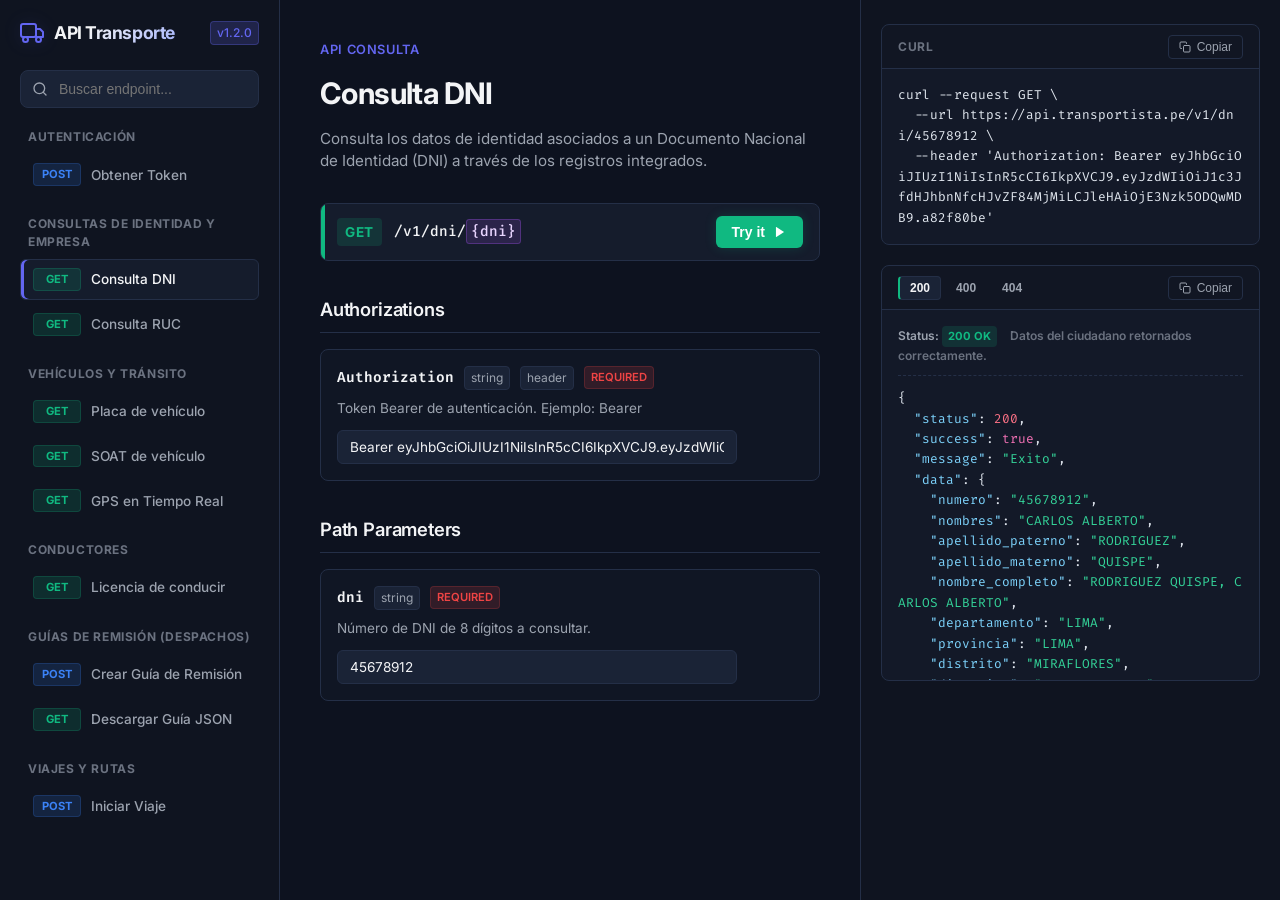
==== index.html @ 249e5c78 "estructura del api" ====
<!DOCTYPE html>
<html lang="es">
<head>
    <meta charset="UTF-8">
    <meta name="viewport" content="width=device-width, initial-scale=1.0">
    <title>Portal de Documentación - API Transporte</title>
    <!-- Google Fonts: Inter para la interfaz, Fira Code para el código -->
    <link rel="preconnect" href="https://fonts.googleapis.com">
    <link rel="preconnect" href="https://fonts.gstatic.com" crossorigin>
    <link href="https://fonts.googleapis.com/css2?family=Fira+Code:wght@400;500;600&family=Inter:wght@300;400;500;600;700&display=swap" rel="stylesheet">
    <link rel="stylesheet" href="style.css">
</head>
<body>
    <div class="app-container">
        <!-- BARRA LATERAL (SIDEBAR) -->
        <aside class="sidebar">
            <div class="sidebar-header">
                <div class="logo-container">
                    <svg class="logo-icon" viewBox="0 0 24 24" fill="none" stroke="currentColor" stroke-width="2" stroke-linecap="round" stroke-linejoin="round">
                        <rect x="1" y="3" width="15" height="13" rx="2" ry="2"></rect>
                        <polygon points="16 8 20 8 23 11 23 16 16 16 16 8"></polygon>
                        <circle cx="5.5" cy="18.5" r="2.5"></circle>
                        <circle cx="18.5" cy="18.5" r="2.5"></circle>
                    </svg>
                    <span class="logo-text">API Transporte</span>
                </div>
                <span class="version-badge">v1.2.0</span>
            </div>

            <!-- Búsqueda rápida -->
            <div class="search-container">
                <svg class="search-icon" viewBox="0 0 24 24" fill="none" stroke="currentColor" stroke-width="2" stroke-linecap="round" stroke-linejoin="round">
                    <circle cx="11" cy="11" r="8"></circle>
                    <line x1="21" y1="21" x2="16.65" y2="16.65"></line>
                </svg>
                <input type="text" id="search-input" placeholder="Buscar endpoint..." autocomplete="off">
            </div>

            <!-- Menú de Endpoints -->
            <nav class="sidebar-nav" id="sidebar-menu">
                <!-- Generado dinámicamente por JS -->
            </nav>
        </aside>

        <!-- CONTENIDO PRINCIPAL (PARTE CENTRAL) -->
        <main class="main-content" id="endpoint-details">
            <!-- Generado dinámicamente por JS -->
            <div class="loading-state">
                <div class="spinner"></div>
                <p>Cargando documentación...</p>
            </div>
        </main>

        <!-- PANEL DE CÓDIGO Y RESPUESTA (DERECHO) -->
        <section class="code-panel">
            <!-- BLOQUE cURL -->
            <div class="code-card">
                <div class="code-card-header">
                    <span class="card-title">cURL</span>
                    <div class="card-actions">
                        <button class="copy-btn" id="copy-curl-btn" title="Copiar cURL">
                            <svg class="copy-icon" viewBox="0 0 24 24" fill="none" stroke="currentColor" stroke-width="2" stroke-linecap="round" stroke-linejoin="round">
                                <rect x="9" y="9" width="13" height="13" rx="2" ry="2"></rect>
                                <path d="M5 15H4a2 2 0 0 1-2-2V4a2 2 0 0 1 2-2h9a2 2 0 0 1 2 2v1"></path>
                            </svg>
                            <span class="btn-text">Copiar</span>
                        </button>
                    </div>
                </div>
                <div class="code-block-wrapper">
                    <pre><code id="curl-display" class="language-bash">curl --request GET \
  --url https://api.transportista.pe/v1/dni/info/{dni} \
  --header 'Authorization: Bearer <token>'</code></pre>
                </div>
            </div>

            <!-- VISOR DE RESPUESTAS -->
            <div class="code-card response-card">
                <div class="code-card-header">
                    <div class="response-tabs" id="response-tabs-container">
                        <!-- Pestañas generadas por JS (e.g., 200, 400, 401) -->
                    </div>
                    <div class="card-actions">
                        <button class="copy-btn" id="copy-response-btn" title="Copiar Respuesta">
                            <svg class="copy-icon" viewBox="0 0 24 24" fill="none" stroke="currentColor" stroke-width="2" stroke-linecap="round" stroke-linejoin="round">
                                <rect x="9" y="9" width="13" height="13" rx="2" ry="2"></rect>
                                <path d="M5 15H4a2 2 0 0 1-2-2V4a2 2 0 0 1 2-2h9a2 2 0 0 1 2 2v1"></path>
                            </svg>
                            <span class="btn-text">Copiar</span>
                        </button>
                    </div>
                </div>
                <div class="code-block-wrapper response-block">
                    <div class="response-status-bar" id="response-status-info">
                        Status: <span class="status-indicator status-2xx">200 OK</span>
                    </div>
                    <pre><code id="response-display" class="language-json">{}</code></pre>
                </div>
            </div>
        </section>
    </div>

    <!-- MODAL O PANEL DE EJECUCIÓN (TRY IT) -->
    <div id="tryit-overlay" class="modal-overlay">
        <div class="modal-content">
            <div class="modal-header">
                <h3>Consola Interactiva: Probar API</h3>
                <button class="close-modal-btn" id="close-modal-btn">&times;</button>
            </div>
            <div class="modal-body">
                <div class="modal-split">
                    <div class="modal-form-panel">
                        <h4>Parámetros de la Petición</h4>
                        <form id="tryit-form">
                            <!-- Campos de entrada generados dinámicamente -->
                        </form>
                    </div>
                    <div class="modal-result-panel">
                        <h4>Resultado de la Simulación</h4>
                        <div class="simulation-actions">
                            <button type="button" class="btn-primary" id="run-simulation-btn">Enviar Petición</button>
                        </div>
                        <div class="simulation-response-wrapper">
                            <div class="simulation-loader" id="simulation-loader">
                                <div class="spinner"></div>
                                <p>Enviando petición a la API...</p>
                            </div>
                            <pre><code id="simulation-response-display" class="language-json">Pulse "Enviar Petición" para ver la respuesta interactiva.</code></pre>
                        </div>
                    </div>
                </div>
            </div>
        </div>
    </div>

    <script src="app.js"></script>
</body>
</html>
---- style.css ----
/* RESET & BASE STYLES */
:root {
    --bg-app: #080c14;
    --bg-sidebar: #0f1420;
    --bg-content: #0d121f;
    --bg-card: #151c2c;
    --bg-input: #1a2336;
    
    --border-color: #242f47;
    --border-hover: #384a6e;
    
    --text-primary: #f3f4f6;
    --text-secondary: #9ca3af;
    --text-muted: #6b7280;
    
    --color-get: #10b981;
    --color-get-glow: rgba(16, 185, 129, 0.15);
    --color-post: #3b82f6;
    --color-post-glow: rgba(59, 130, 246, 0.15);
    --color-put: #f59e0b;
    --color-put-glow: rgba(245, 158, 11, 0.15);
    --color-delete: #ef4444;
    --color-delete-glow: rgba(239, 68, 68, 0.15);
    
    --color-accent: #6366f1;
    --color-accent-hover: #4f46e5;
    --color-accent-glow: rgba(99, 102, 241, 0.2);
    
    /* Code Highlighting Colors */
    --code-key: #7dd3fc;
    --code-string: #34d399;
    --code-number: #fb7185;
    --code-boolean: #f472b6;
    --code-null: #a78bfa;
    --code-comment: #6b7280;
}

* {
    box-sizing: border-box;
    margin: 0;
    padding: 0;
    scrollbar-width: thin;
    scrollbar-color: var(--border-color) var(--bg-app);
}

body {
    font-family: 'Inter', -apple-system, BlinkMacSystemFont, "Segoe UI", Roboto, Helvetica, Arial, sans-serif;
    background-color: var(--bg-app);
    color: var(--text-primary);
    overflow: hidden;
    height: 100vh;
    width: 100vw;
    line-height: 1.5;
    -webkit-font-smoothing: antialiased;
}

/* Chrome scrollbar overrides */
::-webkit-scrollbar {
    width: 8px;
    height: 8px;
}
::-webkit-scrollbar-track {
    background: var(--bg-app);
}
::-webkit-scrollbar-thumb {
    background-color: var(--border-color);
    border-radius: 4px;
}
::-webkit-scrollbar-thumb:hover {
    background-color: var(--border-hover);
}

/* APP LAYOUT STRUCTURE */
.app-container {
    display: grid;
    grid-template-columns: 280px 1fr 420px;
    height: 100vh;
    width: 100vw;
}

@media (max-width: 1200px) {
    .app-container {
        grid-template-columns: 240px 1fr;
        grid-template-rows: 1fr 380px; /* Stack code panel at bottom */
    }
    .code-panel {
        grid-column: 2 / 3;
        grid-row: 2 / 3;
        border-left: none !important;
        border-top: 1px solid var(--border-color);
        display: flex !important;
        flex-direction: row !important;
        gap: 16px;
        height: 100% !important;
        overflow-y: hidden !important;
        overflow-x: auto;
        padding: 16px !important;
    }
    .code-card {
        flex: 1;
        min-width: 320px;
        margin-bottom: 0 !important;
        height: 100% !important;
    }
}

@media (max-width: 768px) {
    .app-container {
        grid-template-columns: 1fr;
        grid-template-rows: auto 1fr auto;
        height: auto;
        min-height: 100vh;
        overflow-y: auto;
    }
    body {
        overflow-y: auto;
        height: auto;
    }
    .sidebar {
        height: auto !important;
        border-right: none !important;
        border-bottom: 1px solid var(--border-color);
    }
    .main-content {
        height: auto !important;
        overflow-y: visible !important;
    }
    .code-panel {
        grid-column: 1 / 2;
        grid-row: 3 / 4;
        flex-direction: column !important;
        height: auto !important;
        overflow-x: visible !important;
    }
    .code-card {
        height: 380px !important;
    }
}

/* SIDEBAR STYLES */
.sidebar {
    background-color: var(--bg-sidebar);
    border-right: 1px solid var(--border-color);
    display: flex;
    flex-direction: column;
    height: 100vh;
    padding: 20px;
    z-index: 10;
}

.sidebar-header {
    display: flex;
    justify-content: space-between;
    align-items: center;
    margin-bottom: 24px;
}

.logo-container {
    display: flex;
    align-items: center;
    gap: 10px;
}

.logo-icon {
    width: 24px;
    height: 24px;
    color: var(--color-accent);
    filter: drop-shadow(0 0 8px var(--color-accent-glow));
}

.logo-text {
    font-weight: 700;
    font-size: 1.1rem;
    letter-spacing: -0.025em;
    background: linear-gradient(135deg, var(--text-primary) 30%, #a5b4fc 100%);
    -webkit-background-clip: text;
    -webkit-text-fill-color: transparent;
}

.version-badge {
    font-size: 0.75rem;
    font-weight: 500;
    color: var(--color-accent);
    background-color: var(--color-accent-glow);
    padding: 2px 6px;
    border-radius: 4px;
    border: 1px solid rgba(99, 102, 241, 0.3);
}

.search-container {
    position: relative;
    margin-bottom: 20px;
}

.search-icon {
    position: absolute;
    left: 12px;
    top: 50%;
    transform: translateY(-50%);
    width: 16px;
    height: 16px;
    color: var(--text-secondary);
    pointer-events: none;
}

.search-container input {
    width: 100%;
    background-color: var(--bg-input);
    border: 1px solid var(--border-color);
    color: var(--text-primary);
    padding: 10px 12px 10px 38px;
    border-radius: 8px;
    font-size: 0.875rem;
    outline: none;
    transition: all 0.2s ease;
}

.search-container input:focus {
    border-color: var(--color-accent);
    box-shadow: 0 0 0 2px var(--color-accent-glow);
}

/* SIDEBAR NAVIGATION MENU */
.sidebar-nav {
    flex: 1;
    overflow-y: auto;
    margin-right: -10px;
    padding-right: 10px;
}

.nav-category {
    margin-bottom: 20px;
}

.category-title {
    font-size: 0.75rem;
    font-weight: 700;
    text-transform: uppercase;
    color: var(--text-muted);
    letter-spacing: 0.05em;
    margin-bottom: 8px;
    padding-left: 8px;
}

.nav-list {
    list-style: none;
}

.nav-item {
    margin-bottom: 4px;
}

.nav-link {
    display: flex;
    align-items: center;
    padding: 8px 12px;
    border-radius: 6px;
    text-decoration: none;
    color: var(--text-secondary);
    font-size: 0.85rem;
    font-weight: 500;
    transition: all 0.2s ease;
    cursor: pointer;
    border: 1px solid transparent;
}

.nav-link:hover {
    color: var(--text-primary);
    background-color: rgba(255, 255, 255, 0.03);
}

.nav-link.active {
    color: var(--text-primary);
    background-color: var(--bg-card);
    border-color: var(--border-color);
    box-shadow: inset 3px 0 0 0 var(--color-accent);
}

/* METHOD BADGES */
.method-badge {
    font-size: 0.7rem;
    font-weight: 700;
    padding: 2px 6px;
    border-radius: 4px;
    margin-right: 10px;
    width: 48px;
    text-align: center;
    display: inline-block;
    flex-shrink: 0;
}

.method-badge.get {
    color: var(--color-get);
    background-color: var(--color-get-glow);
    border: 1px solid rgba(16, 185, 129, 0.2);
}

.method-badge.post {
    color: var(--color-post);
    background-color: var(--color-post-glow);
    border: 1px solid rgba(59, 130, 246, 0.2);
}

.method-badge.put {
    color: var(--color-put);
    background-color: var(--color-put-glow);
    border: 1px solid rgba(245, 158, 11, 0.2);
}

.method-badge.delete {
    color: var(--color-delete);
    background-color: var(--color-delete-glow);
    border: 1px solid rgba(239, 68, 68, 0.2);
}

/* MAIN CONTENT AREA */
.main-content {
    background-color: var(--bg-content);
    height: 100vh;
    overflow-y: auto;
    padding: 40px;
}

.breadcrumb {
    font-size: 0.8rem;
    font-weight: 600;
    color: var(--color-accent);
    text-transform: uppercase;
    letter-spacing: 0.05em;
    margin-bottom: 12px;
}

.endpoint-title {
    font-size: 1.85rem;
    font-weight: 700;
    margin-bottom: 12px;
    letter-spacing: -0.02em;
}

.endpoint-desc {
    color: var(--text-secondary);
    font-size: 0.95rem;
    margin-bottom: 30px;
    max-width: 800px;
}

/* INTERACTIVE PATH BOX */
.path-container {
    display: flex;
    align-items: center;
    background-color: var(--bg-card);
    border: 1px solid var(--border-color);
    border-radius: 8px;
    padding: 12px 16px;
    margin-bottom: 35px;
    gap: 12px;
    position: relative;
    overflow: hidden;
}

.path-container::after {
    content: '';
    position: absolute;
    left: 0;
    top: 0;
    bottom: 0;
    width: 4px;
}

.path-container.get::after { background-color: var(--color-get); }
.path-container.post::after { background-color: var(--color-post); }
.path-container.put::after { background-color: var(--color-put); }
.path-container.delete::after { background-color: var(--color-delete); }

.path-method {
    font-weight: 700;
    font-size: 0.85rem;
    letter-spacing: 0.05em;
    padding: 4px 8px;
    border-radius: 4px;
}

.path-method.get { color: var(--color-get); background-color: var(--color-get-glow); }
.path-method.post { color: var(--color-post); background-color: var(--color-post-glow); }
.path-method.put { color: var(--color-put); background-color: var(--color-put-glow); }
.path-method.delete { color: var(--color-delete); background-color: var(--color-delete-glow); }

.path-url {
    font-family: 'Fira Code', monospace;
    font-size: 0.9rem;
    font-weight: 500;
    color: var(--text-primary);
    flex: 1;
    word-break: break-all;
}

.path-url span.param-highlight {
    color: #e9d5ff;
    background-color: rgba(168, 85, 247, 0.15);
    padding: 2px 4px;
    border-radius: 3px;
    border: 1px solid rgba(168, 85, 247, 0.3);
}

.btn-tryit {
    display: flex;
    align-items: center;
    gap: 8px;
    background-color: var(--color-get);
    color: #ffffff;
    font-size: 0.875rem;
    font-weight: 600;
    border: none;
    border-radius: 6px;
    padding: 8px 16px;
    cursor: pointer;
    transition: all 0.2s ease;
    box-shadow: 0 0 12px rgba(16, 185, 129, 0.2);
}

.btn-tryit:hover {
    background-color: #059669;
    box-shadow: 0 0 16px rgba(16, 185, 129, 0.4);
    transform: translateY(-1px);
}

.btn-tryit svg {
    width: 14px;
    height: 14px;
    fill: currentColor;
}

/* SECTION TITLES */
.section-header {
    font-size: 1.15rem;
    font-weight: 600;
    margin-bottom: 16px;
    padding-bottom: 8px;
    border-bottom: 1px solid var(--border-color);
    letter-spacing: -0.01em;
}

.section-wrapper {
    margin-bottom: 35px;
}

/* PARAMETERS TABLE/LIST */
.param-card-list {
    display: flex;
    flex-direction: column;
    gap: 12px;
}

.param-card {
    background-color: rgba(21, 28, 44, 0.4);
    border: 1px solid var(--border-color);
    border-radius: 8px;
    padding: 16px;
    transition: border-color 0.2s ease;
}

.param-card:hover {
    border-color: var(--border-hover);
}

.param-meta {
    display: flex;
    align-items: center;
    gap: 10px;
    margin-bottom: 8px;
}

.param-name {
    font-family: 'Fira Code', monospace;
    font-weight: 600;
    font-size: 0.9rem;
    color: var(--text-primary);
}

.param-type {
    font-size: 0.75rem;
    color: var(--text-secondary);
    background-color: var(--bg-input);
    padding: 2px 6px;
    border-radius: 4px;
    border: 1px solid var(--border-color);
}

.param-req {
    font-size: 0.7rem;
    font-weight: 600;
    text-transform: uppercase;
    padding: 2px 6px;
    border-radius: 4px;
}

.param-req.required {
    color: var(--color-delete);
    background-color: var(--color-delete-glow);
    border: 1px solid rgba(239, 68, 68, 0.2);
}

.param-req.optional {
    color: var(--text-muted);
    background-color: rgba(255, 255, 255, 0.02);
    border: 1px solid var(--border-color);
}

.param-desc {
    font-size: 0.85rem;
    color: var(--text-secondary);
    margin-bottom: 12px;
}

/* PARAMETER INPUT FIELDS FOR ACTIVE STATE */
.param-input-container {
    max-width: 400px;
}

.param-input-container input,
.param-input-container select,
.param-input-container textarea {
    width: 100%;
    background-color: var(--bg-input);
    border: 1px solid var(--border-color);
    color: var(--text-primary);
    padding: 8px 12px;
    border-radius: 6px;
    font-size: 0.85rem;
    outline: none;
    font-family: inherit;
    transition: all 0.2s ease;
}

.param-input-container input:focus,
.param-input-container select:focus,
.param-input-container textarea:focus {
    border-color: var(--color-accent);
    box-shadow: 0 0 0 2px var(--color-accent-glow);
}

/* SCHEMAS AND FIELDS IN RESPONSES */
.field-table {
    width: 100%;
    border-collapse: collapse;
    margin-top: 10px;
}

.field-table th, .field-table td {
    padding: 10px 12px;
    text-align: left;
    border-bottom: 1px solid var(--border-color);
}

.field-table th {
    font-size: 0.8rem;
    font-weight: 700;
    text-transform: uppercase;
    color: var(--text-muted);
    letter-spacing: 0.05em;
}

.field-table td {
    font-size: 0.85rem;
}

.field-name {
    font-family: 'Fira Code', monospace;
    font-weight: 600;
}

.field-type {
    color: #a5b4fc;
    font-size: 0.8rem;
}

.field-desc {
    color: var(--text-secondary);
}

/* CODE PANEL (RIGHT COL) */
.code-panel {
    background-color: var(--bg-sidebar);
    border-left: 1px solid var(--border-color);
    height: 100vh;
    padding: 24px 20px;
    display: flex;
    flex-direction: column;
    gap: 20px;
    overflow-y: auto;
}

.code-card {
    background-color: var(--bg-card);
    border: 1px solid var(--border-color);
    border-radius: 8px;
    display: flex;
    flex-direction: column;
    max-height: 50%;
    overflow: hidden;
}

.code-card.response-card {
    max-height: calc(50% - 10px);
    flex: 1;
}

.code-card-header {
    display: flex;
    justify-content: space-between;
    align-items: center;
    padding: 8px 16px;
    background-color: rgba(0, 0, 0, 0.2);
    border-bottom: 1px solid var(--border-color);
    min-height: 44px;
}

.card-title {
    font-size: 0.75rem;
    font-weight: 700;
    text-transform: uppercase;
    letter-spacing: 0.05em;
    color: var(--text-muted);
}

.copy-btn {
    display: flex;
    align-items: center;
    gap: 6px;
    background: none;
    border: 1px solid var(--border-color);
    color: var(--text-secondary);
    padding: 4px 10px;
    border-radius: 4px;
    font-size: 0.75rem;
    font-weight: 500;
    cursor: pointer;
    transition: all 0.2s ease;
}

.copy-btn:hover {
    color: var(--text-primary);
    background-color: rgba(255, 255, 255, 0.03);
    border-color: var(--border-hover);
}

.copy-btn.copied {
    color: var(--color-get) !important;
    border-color: rgba(16, 185, 129, 0.4) !important;
    background-color: var(--color-get-glow) !important;
}

.copy-icon {
    width: 12px;
    height: 12px;
}

.code-block-wrapper {
    padding: 16px;
    overflow: auto;
    flex: 1;
    background-color: rgba(0, 0, 0, 0.1);
}

.code-block-wrapper pre {
    margin: 0;
}

.code-block-wrapper code {
    font-family: 'Fira Code', monospace;
    font-size: 0.8rem;
    line-height: 1.6;
    color: #e2e8f0;
    white-space: pre-wrap;
    word-break: break-all;
}

/* RESPONSE TABS & STATUS */
.response-tabs {
    display: flex;
    gap: 4px;
}

.response-tab {
    background: none;
    border: 1px solid transparent;
    color: var(--text-secondary);
    padding: 4px 10px;
    border-radius: 4px;
    font-size: 0.75rem;
    font-weight: 600;
    cursor: pointer;
    transition: all 0.2s ease;
}

.response-tab:hover {
    color: var(--text-primary);
    background-color: rgba(255, 255, 255, 0.02);
}

.response-tab.active {
    color: var(--text-primary);
    background-color: var(--bg-input);
    border-color: var(--border-color);
}

.response-tab.status-2xx.active {
    border-left: 2px solid var(--color-get);
}

.response-tab.status-4xx.active {
    border-left: 2px solid var(--color-delete);
}

.response-block {
    display: flex;
    flex-direction: column;
}

.response-status-bar {
    font-size: 0.75rem;
    font-weight: 600;
    color: var(--text-secondary);
    padding-bottom: 10px;
    margin-bottom: 12px;
    border-bottom: 1px dashed var(--border-color);
}

.status-indicator {
    padding: 2px 6px;
    border-radius: 4px;
    font-size: 0.7rem;
    font-weight: 700;
    display: inline-block;
}

.status-indicator.status-2xx {
    color: var(--color-get);
    background-color: var(--color-get-glow);
}

.status-indicator.status-4xx {
    color: var(--color-delete);
    background-color: var(--color-delete-glow);
}

/* INTERACTIVE SYNTAX HIGHLIGHTING classes */
.json-key { color: var(--code-key); }
.json-string { color: var(--code-string); }
.json-number { color: var(--code-number); }
.json-boolean { color: var(--code-boolean); }
.json-null { color: var(--code-null); }

/* SPINNER & LOADING STATES */
.loading-state {
    display: flex;
    flex-direction: column;
    align-items: center;
    justify-content: center;
    height: 100%;
    color: var(--text-secondary);
    gap: 16px;
}

.spinner {
    width: 32px;
    height: 32px;
    border: 3px solid rgba(255, 255, 255, 0.05);
    border-top: 3px solid var(--color-accent);
    border-radius: 50%;
    animation: spin 1s linear infinite;
}

@keyframes spin {
    0% { transform: rotate(0deg); }
    100% { transform: rotate(360deg); }
}

/* INTERACTIVE MODAL OVERLAY (TRY IT CONSOLE) */
.modal-overlay {
    position: fixed;
    top: 0;
    left: 0;
    width: 100vw;
    height: 100vh;
    background-color: rgba(0, 0, 0, 0.7);
    backdrop-filter: blur(4px);
    display: flex;
    align-items: center;
    justify-content: center;
    z-index: 100;
    opacity: 0;
    pointer-events: none;
    transition: opacity 0.3s ease;
}

.modal-overlay.active {
    opacity: 1;
    pointer-events: auto;
}

.modal-content {
    background-color: var(--bg-content);
    border: 1px solid var(--border-color);
    border-radius: 12px;
    width: 90%;
    max-width: 1000px;
    height: 80vh;
    display: flex;
    flex-direction: column;
    box-shadow: 0 20px 25px -5px rgba(0, 0, 0, 0.5), 0 10px 10px -5px rgba(0, 0, 0, 0.4);
    transform: translateY(20px);
    transition: transform 0.3s ease;
}

.modal-overlay.active .modal-content {
    transform: translateY(0);
}

.modal-header {
    display: flex;
    justify-content: space-between;
    align-items: center;
    padding: 16px 24px;
    border-bottom: 1px solid var(--border-color);
}

.modal-header h3 {
    font-size: 1.15rem;
    font-weight: 600;
}

.close-modal-btn {
    background: none;
    border: none;
    color: var(--text-secondary);
    font-size: 1.75rem;
    cursor: pointer;
    transition: color 0.2s ease;
}

.close-modal-btn:hover {
    color: var(--text-primary);
}

.modal-body {
    flex: 1;
    overflow: hidden;
}

.modal-split {
    display: grid;
    grid-template-columns: 1fr 1fr;
    height: 100%;
}

.modal-form-panel {
    padding: 24px;
    overflow-y: auto;
    border-right: 1px solid var(--border-color);
}

.modal-result-panel {
    padding: 24px;
    background-color: rgba(0, 0, 0, 0.15);
    display: flex;
    flex-direction: column;
    overflow: hidden;
}

.modal-split h4 {
    font-size: 0.85rem;
    text-transform: uppercase;
    color: var(--text-muted);
    margin-bottom: 20px;
    letter-spacing: 0.05em;
    font-weight: 700;
}

/* MODAL FORM GROUP */
.form-group {
    margin-bottom: 20px;
}

.form-group label {
    display: block;
    font-size: 0.8rem;
    font-weight: 600;
    color: var(--text-primary);
    margin-bottom: 8px;
    font-family: 'Fira Code', monospace;
}

.form-group label span.required-marker {
    color: var(--color-delete);
    margin-left: 2px;
}

.form-group .form-control {
    width: 100%;
    background-color: var(--bg-input);
    border: 1px solid var(--border-color);
    color: var(--text-primary);
    padding: 10px 12px;
    border-radius: 6px;
    font-size: 0.875rem;
    outline: none;
    transition: all 0.2s ease;
}

.form-group .form-control:focus {
    border-color: var(--color-accent);
    box-shadow: 0 0 0 2px var(--color-accent-glow);
}

.form-group textarea.form-control {
    resize: vertical;
    min-height: 120px;
    font-family: 'Fira Code', monospace;
    font-size: 0.8rem;
}

/* MODAL SIMULATION STUFF */
.simulation-actions {
    margin-bottom: 16px;
}

.btn-primary {
    background-color: var(--color-accent);
    color: #ffffff;
    font-size: 0.875rem;
    font-weight: 600;
    border: none;
    border-radius: 6px;
    padding: 10px 20px;
    cursor: pointer;
    transition: all 0.2s ease;
    box-shadow: 0 0 12px var(--color-accent-glow);
    display: inline-flex;
    align-items: center;
    gap: 8px;
}

.btn-primary:hover {
    background-color: var(--color-accent-hover);
    box-shadow: 0 0 16px rgba(99, 102, 241, 0.4);
}

.simulation-response-wrapper {
    flex: 1;
    background-color: var(--bg-app);
    border: 1px solid var(--border-color);
    border-radius: 8px;
    padding: 16px;
    overflow: auto;
    position: relative;
}

.simulation-loader {
    position: absolute;
    top: 0;
    left: 0;
    width: 100%;
    height: 100%;
    background-color: rgba(8, 12, 20, 0.95);
    display: flex;
    flex-direction: column;
    align-items: center;
    justify-content: center;
    gap: 12px;
    opacity: 0;
    pointer-events: none;
    transition: opacity 0.2s ease;
    z-index: 5;
}

.simulation-loader.active {
    opacity: 1;
    pointer-events: auto;
}

.simulation-loader .spinner {
    width: 24px;
    height: 24px;
}

.simulation-loader p {
    font-size: 0.8rem;
    color: var(--text-secondary);
}

#simulation-response-display {
    font-family: 'Fira Code', monospace;
    font-size: 0.8rem;
    color: var(--text-secondary);
    white-space: pre-wrap;
    word-break: break-all;
}

#simulation-response-display.success-response {
    color: #e2e8f0;
}
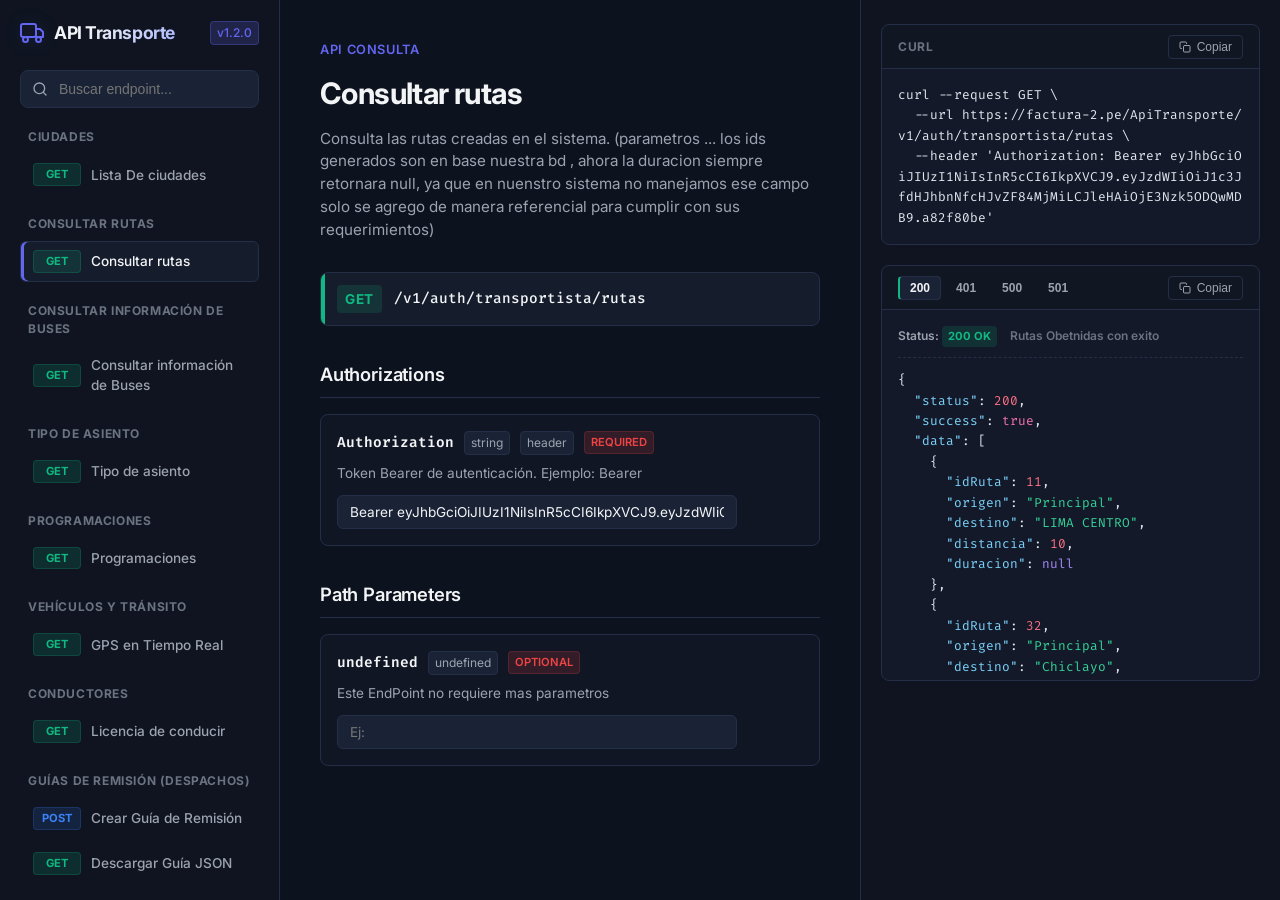
==== commit 6c9758b8: "verificacion de API-data" ====
--- a/index.html
+++ b/index.html
@@ -69,7 +69,7 @@
                 </div>
                 <div class="code-block-wrapper">
                     <pre><code id="curl-display" class="language-bash">curl --request GET \
-  --url https://api.transportista.pe/v1/dni/info/{dni} \
+  --url https://factura-2.pe/ApiTransporte/v1/dni/info/{dni} \
   --header 'Authorization: Bearer <token>'</code></pre>
                 </div>
             </div>
